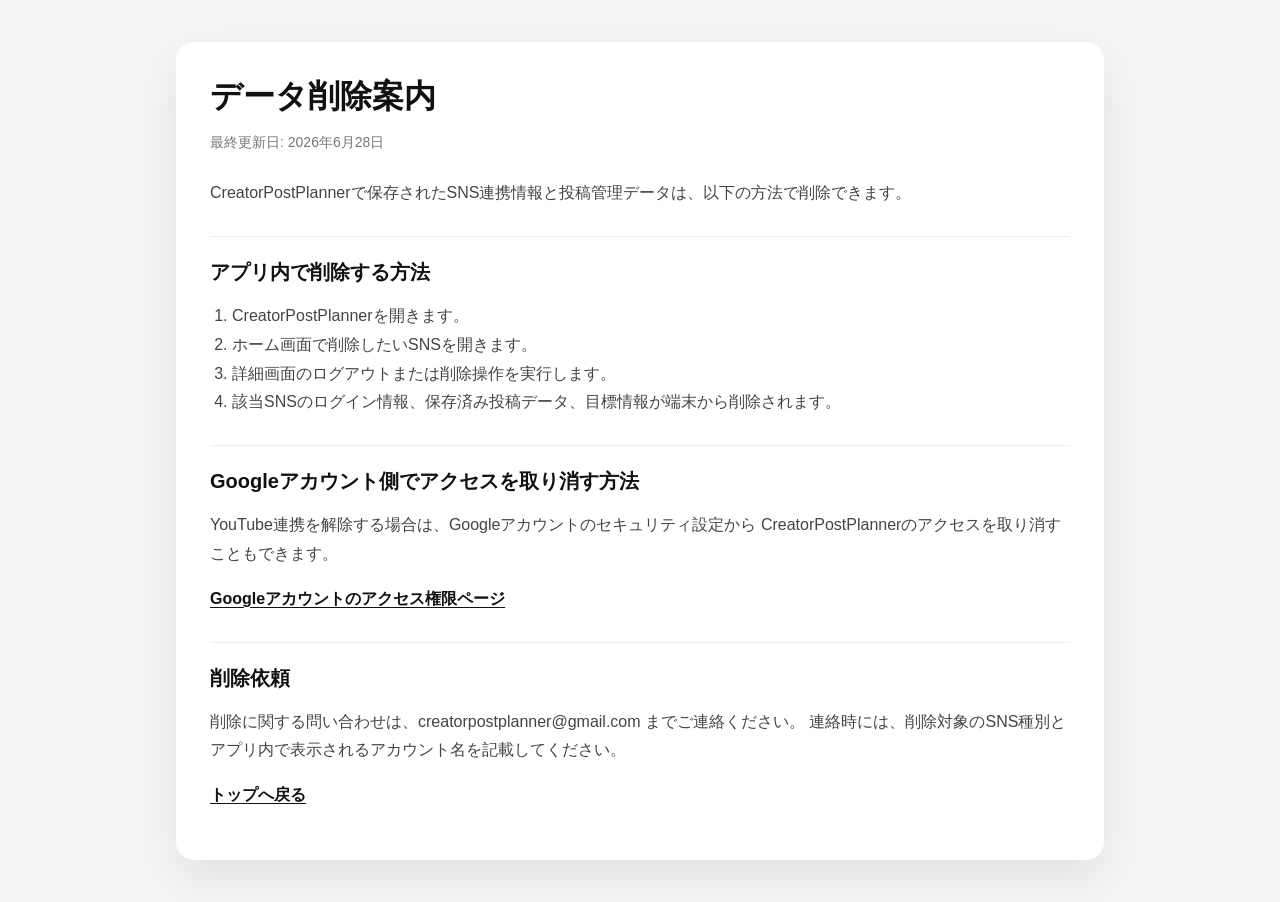
==== data-deletion/index.html @ 9eacc068 "Add public policy pages" ====
<!doctype html>
<html lang="ja">
<head>
  <meta charset="utf-8">
  <meta name="viewport" content="width=device-width, initial-scale=1">
  <title>データ削除案内 | CreatorPostPlanner</title>
  <style>
    :root {
      color-scheme: light;
      font-family: -apple-system, BlinkMacSystemFont, "Helvetica Neue", sans-serif;
      background: #f5f5f7;
      color: #111;
    }

    body {
      margin: 0;
      padding: 42px 22px;
    }

    main {
      background: #fff;
      border-radius: 18px;
      box-shadow: 0 18px 48px rgb(0 0 0 / 8%);
      margin: 0 auto;
      max-width: 860px;
      padding: 34px;
    }

    h1 {
      font-size: 32px;
      line-height: 1.25;
      margin: 0 0 8px;
    }

    h2 {
      border-top: 1px solid #eee;
      font-size: 20px;
      margin: 28px 0 10px;
      padding-top: 22px;
    }

    p, li {
      color: #444;
      font-size: 16px;
      line-height: 1.8;
    }

    ol {
      padding-left: 22px;
    }

    a {
      color: #111;
      font-weight: 700;
      text-underline-offset: 3px;
    }

    .meta {
      color: #777;
      font-size: 14px;
      margin-bottom: 24px;
    }
  </style>
</head>
<body>
  <main>
    <h1>データ削除案内</h1>
    <p class="meta">最終更新日: 2026年6月28日</p>

    <p>
      CreatorPostPlannerで保存されたSNS連携情報と投稿管理データは、以下の方法で削除できます。
    </p>

    <h2>アプリ内で削除する方法</h2>
    <ol>
      <li>CreatorPostPlannerを開きます。</li>
      <li>ホーム画面で削除したいSNSを開きます。</li>
      <li>詳細画面のログアウトまたは削除操作を実行します。</li>
      <li>該当SNSのログイン情報、保存済み投稿データ、目標情報が端末から削除されます。</li>
    </ol>

    <h2>Googleアカウント側でアクセスを取り消す方法</h2>
    <p>
      YouTube連携を解除する場合は、Googleアカウントのセキュリティ設定から
      CreatorPostPlannerのアクセスを取り消すこともできます。
    </p>
    <p>
      <a href="https://myaccount.google.com/permissions" rel="noopener">Googleアカウントのアクセス権限ページ</a>
    </p>

    <h2>削除依頼</h2>
    <p>
      削除に関する問い合わせは、creatorpostplanner@gmail.com までご連絡ください。
      連絡時には、削除対象のSNS種別とアプリ内で表示されるアカウント名を記載してください。
    </p>

    <p><a href="../">トップへ戻る</a></p>
  </main>
</body>
</html>
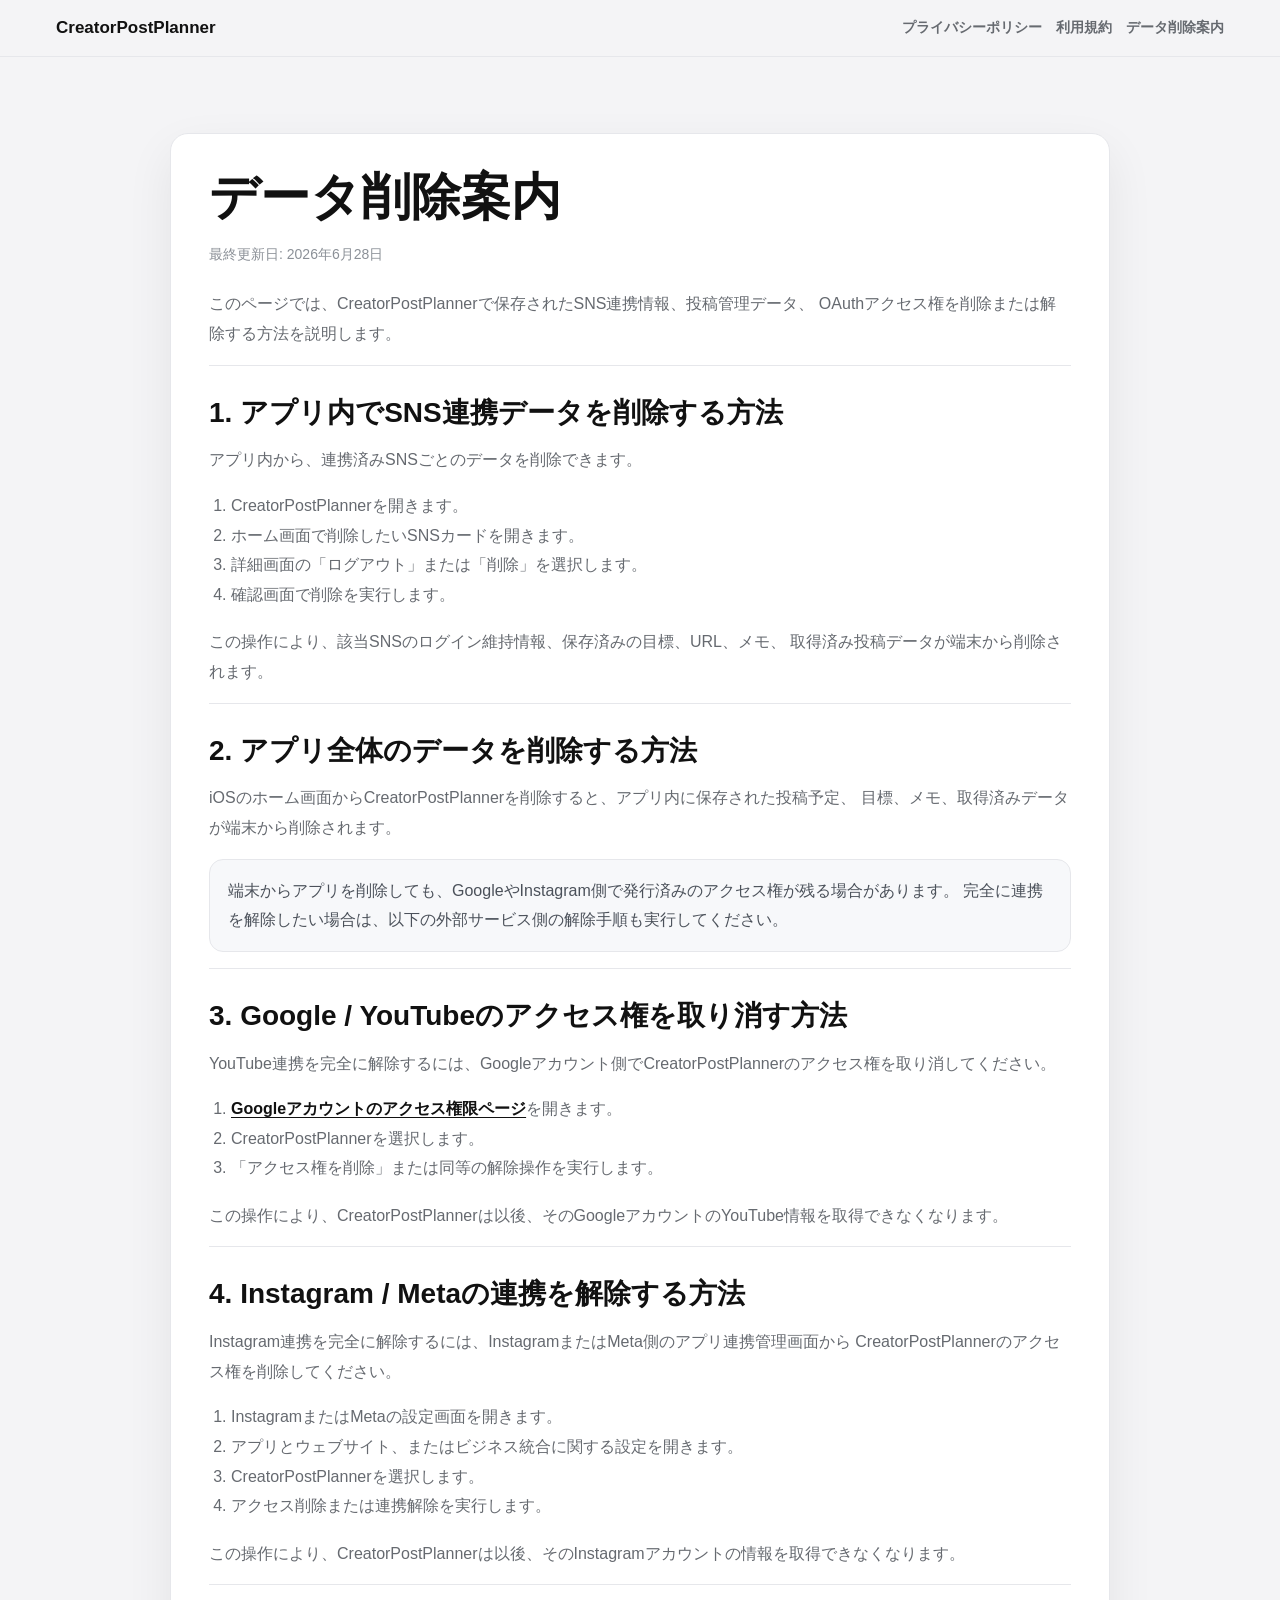
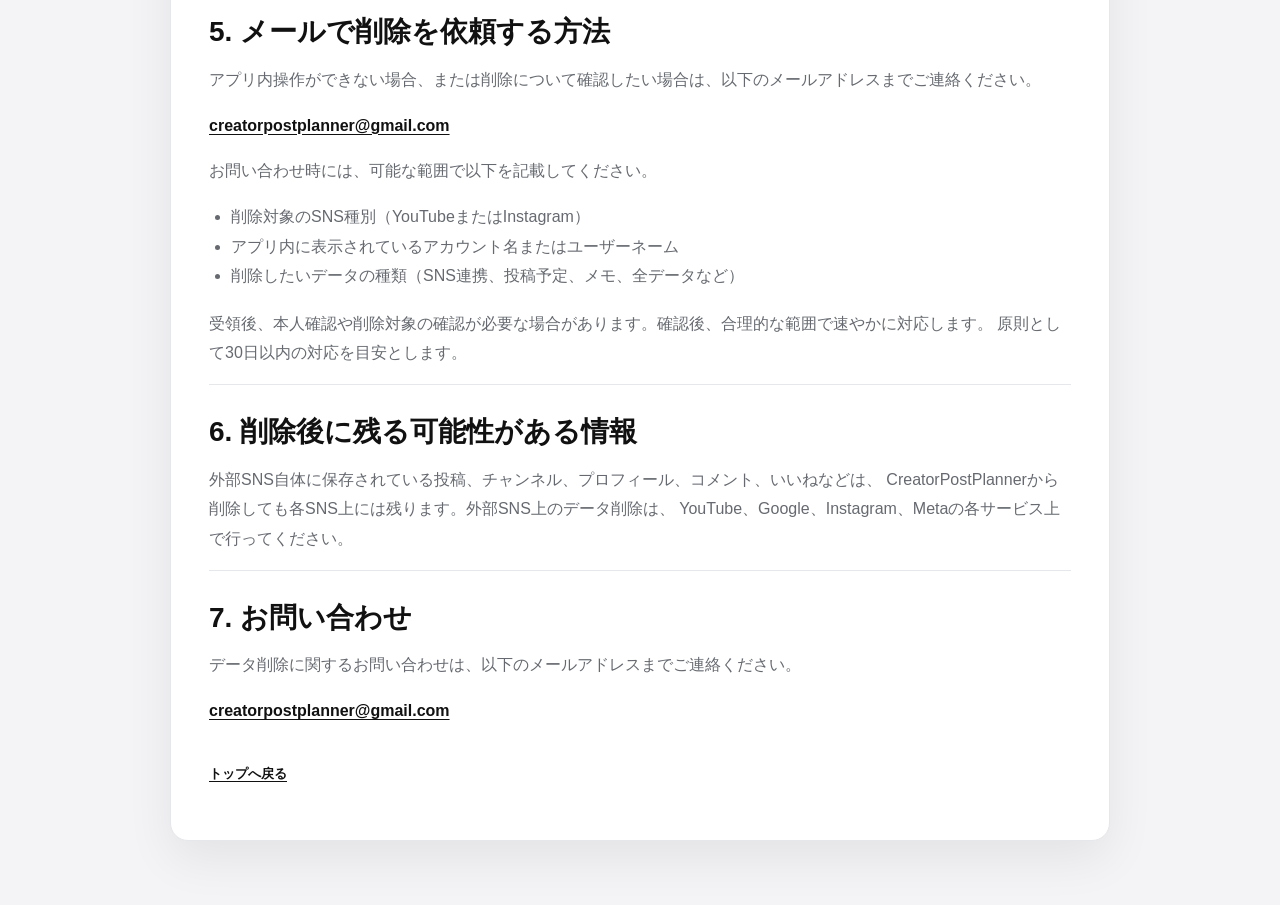
==== commit 87036fd9: "Improve public legal pages" ====
--- a/data-deletion/index.html
+++ b/data-deletion/index.html
@@ -4,97 +4,125 @@
   <meta charset="utf-8">
   <meta name="viewport" content="width=device-width, initial-scale=1">
   <title>データ削除案内 | CreatorPostPlanner</title>
-  <style>
-    :root {
-      color-scheme: light;
-      font-family: -apple-system, BlinkMacSystemFont, "Helvetica Neue", sans-serif;
-      background: #f5f5f7;
-      color: #111;
-    }
-
-    body {
-      margin: 0;
-      padding: 42px 22px;
-    }
-
-    main {
-      background: #fff;
-      border-radius: 18px;
-      box-shadow: 0 18px 48px rgb(0 0 0 / 8%);
-      margin: 0 auto;
-      max-width: 860px;
-      padding: 34px;
-    }
-
-    h1 {
-      font-size: 32px;
-      line-height: 1.25;
-      margin: 0 0 8px;
-    }
-
-    h2 {
-      border-top: 1px solid #eee;
-      font-size: 20px;
-      margin: 28px 0 10px;
-      padding-top: 22px;
-    }
-
-    p, li {
-      color: #444;
-      font-size: 16px;
-      line-height: 1.8;
-    }
-
-    ol {
-      padding-left: 22px;
-    }
-
-    a {
-      color: #111;
-      font-weight: 700;
-      text-underline-offset: 3px;
-    }
-
-    .meta {
-      color: #777;
-      font-size: 14px;
-      margin-bottom: 24px;
-    }
-  </style>
+  <meta name="description" content="CreatorPostPlannerで保存されたSNS連携情報、投稿管理データ、OAuthアクセス権の削除方法を説明します。">
+  <link rel="stylesheet" href="../assets/site.css">
 </head>
 <body>
-  <main>
-    <h1>データ削除案内</h1>
-    <p class="meta">最終更新日: 2026年6月28日</p>
+  <header class="site-header">
+    <a class="brand" href="../">CreatorPostPlanner</a>
+    <nav class="site-nav" aria-label="Site navigation">
+      <a href="../privacy/">プライバシーポリシー</a>
+      <a href="../terms/">利用規約</a>
+      <a href="../data-deletion/">データ削除案内</a>
+    </nav>
+  </header>
 
-    <p>
-      CreatorPostPlannerで保存されたSNS連携情報と投稿管理データは、以下の方法で削除できます。
-    </p>
+  <main class="page legal">
+    <article class="card">
+      <h1>データ削除案内</h1>
+      <p class="meta">最終更新日: 2026年6月28日</p>
 
-    <h2>アプリ内で削除する方法</h2>
-    <ol>
-      <li>CreatorPostPlannerを開きます。</li>
-      <li>ホーム画面で削除したいSNSを開きます。</li>
-      <li>詳細画面のログアウトまたは削除操作を実行します。</li>
-      <li>該当SNSのログイン情報、保存済み投稿データ、目標情報が端末から削除されます。</li>
-    </ol>
+      <p>
+        このページでは、CreatorPostPlannerで保存されたSNS連携情報、投稿管理データ、
+        OAuthアクセス権を削除または解除する方法を説明します。
+      </p>
 
-    <h2>Googleアカウント側でアクセスを取り消す方法</h2>
-    <p>
-      YouTube連携を解除する場合は、Googleアカウントのセキュリティ設定から
-      CreatorPostPlannerのアクセスを取り消すこともできます。
-    </p>
-    <p>
-      <a href="https://myaccount.google.com/permissions" rel="noopener">Googleアカウントのアクセス権限ページ</a>
-    </p>
+      <section class="legal-section">
+        <h2>1. アプリ内でSNS連携データを削除する方法</h2>
+        <p>アプリ内から、連携済みSNSごとのデータを削除できます。</p>
+        <ol>
+          <li>CreatorPostPlannerを開きます。</li>
+          <li>ホーム画面で削除したいSNSカードを開きます。</li>
+          <li>詳細画面の「ログアウト」または「削除」を選択します。</li>
+          <li>確認画面で削除を実行します。</li>
+        </ol>
+        <p>
+          この操作により、該当SNSのログイン維持情報、保存済みの目標、URL、メモ、
+          取得済み投稿データが端末から削除されます。
+        </p>
+      </section>
 
-    <h2>削除依頼</h2>
-    <p>
-      削除に関する問い合わせは、creatorpostplanner@gmail.com までご連絡ください。
-      連絡時には、削除対象のSNS種別とアプリ内で表示されるアカウント名を記載してください。
-    </p>
+      <section class="legal-section">
+        <h2>2. アプリ全体のデータを削除する方法</h2>
+        <p>
+          iOSのホーム画面からCreatorPostPlannerを削除すると、アプリ内に保存された投稿予定、
+          目標、メモ、取得済みデータが端末から削除されます。
+        </p>
+        <p class="notice">
+          端末からアプリを削除しても、GoogleやInstagram側で発行済みのアクセス権が残る場合があります。
+          完全に連携を解除したい場合は、以下の外部サービス側の解除手順も実行してください。
+        </p>
+      </section>
 
-    <p><a href="../">トップへ戻る</a></p>
+      <section class="legal-section">
+        <h2>3. Google / YouTubeのアクセス権を取り消す方法</h2>
+        <p>
+          YouTube連携を完全に解除するには、Googleアカウント側でCreatorPostPlannerのアクセス権を取り消してください。
+        </p>
+        <ol>
+          <li><a href="https://myaccount.google.com/permissions" rel="noopener">Googleアカウントのアクセス権限ページ</a>を開きます。</li>
+          <li>CreatorPostPlannerを選択します。</li>
+          <li>「アクセス権を削除」または同等の解除操作を実行します。</li>
+        </ol>
+        <p>
+          この操作により、CreatorPostPlannerは以後、そのGoogleアカウントのYouTube情報を取得できなくなります。
+        </p>
+      </section>
+
+      <section class="legal-section">
+        <h2>4. Instagram / Metaの連携を解除する方法</h2>
+        <p>
+          Instagram連携を完全に解除するには、InstagramまたはMeta側のアプリ連携管理画面から
+          CreatorPostPlannerのアクセス権を削除してください。
+        </p>
+        <ol>
+          <li>InstagramまたはMetaの設定画面を開きます。</li>
+          <li>アプリとウェブサイト、またはビジネス統合に関する設定を開きます。</li>
+          <li>CreatorPostPlannerを選択します。</li>
+          <li>アクセス削除または連携解除を実行します。</li>
+        </ol>
+        <p>
+          この操作により、CreatorPostPlannerは以後、そのInstagramアカウントの情報を取得できなくなります。
+        </p>
+      </section>
+
+      <section class="legal-section">
+        <h2>5. メールで削除を依頼する方法</h2>
+        <p>
+          アプリ内操作ができない場合、または削除について確認したい場合は、以下のメールアドレスまでご連絡ください。
+        </p>
+        <p><a href="mailto:creatorpostplanner@gmail.com">creatorpostplanner@gmail.com</a></p>
+        <p>お問い合わせ時には、可能な範囲で以下を記載してください。</p>
+        <ul>
+          <li>削除対象のSNS種別（YouTubeまたはInstagram）</li>
+          <li>アプリ内に表示されているアカウント名またはユーザーネーム</li>
+          <li>削除したいデータの種類（SNS連携、投稿予定、メモ、全データなど）</li>
+        </ul>
+        <p>
+          受領後、本人確認や削除対象の確認が必要な場合があります。確認後、合理的な範囲で速やかに対応します。
+          原則として30日以内の対応を目安とします。
+        </p>
+      </section>
+
+      <section class="legal-section">
+        <h2>6. 削除後に残る可能性がある情報</h2>
+        <p>
+          外部SNS自体に保存されている投稿、チャンネル、プロフィール、コメント、いいねなどは、
+          CreatorPostPlannerから削除しても各SNS上には残ります。外部SNS上のデータ削除は、
+          YouTube、Google、Instagram、Metaの各サービス上で行ってください。
+        </p>
+      </section>
+
+      <section class="legal-section">
+        <h2>7. お問い合わせ</h2>
+        <p>
+          データ削除に関するお問い合わせは、以下のメールアドレスまでご連絡ください。
+        </p>
+        <p><a href="mailto:creatorpostplanner@gmail.com">creatorpostplanner@gmail.com</a></p>
+      </section>
+
+      <p class="footer"><a href="../">トップへ戻る</a></p>
+    </article>
   </main>
 </body>
 </html>
--- a/assets/site.css
+++ b/assets/site.css
@@ -0,0 +1,281 @@
+:root {
+  color-scheme: light;
+  --bg: #f4f4f6;
+  --surface: #ffffff;
+  --ink: #111111;
+  --muted: #666a70;
+  --subtle: #8b9097;
+  --line: #e6e7eb;
+  --black: #101010;
+  --accent: #0a66c2;
+  --radius: 18px;
+  font-family: -apple-system, BlinkMacSystemFont, "Helvetica Neue", "Hiragino Sans", "Yu Gothic", sans-serif;
+}
+
+* {
+  box-sizing: border-box;
+}
+
+body {
+  background: var(--bg);
+  color: var(--ink);
+  margin: 0;
+}
+
+a {
+  color: var(--ink);
+  font-weight: 700;
+  text-decoration: underline;
+  text-underline-offset: 3px;
+}
+
+.site-header {
+  align-items: center;
+  background: rgb(244 244 246 / 92%);
+  border-bottom: 1px solid var(--line);
+  display: flex;
+  justify-content: space-between;
+  gap: 18px;
+  left: 0;
+  padding: 18px clamp(20px, 5vw, 56px);
+  position: sticky;
+  right: 0;
+  top: 0;
+  z-index: 10;
+}
+
+.brand {
+  color: var(--ink);
+  font-size: 17px;
+  font-weight: 800;
+  letter-spacing: 0;
+  text-decoration: none;
+}
+
+.site-nav {
+  display: flex;
+  flex-wrap: wrap;
+  gap: 14px;
+  justify-content: flex-end;
+}
+
+.site-nav a {
+  color: var(--muted);
+  font-size: 14px;
+  text-decoration: none;
+}
+
+.site-nav a:hover {
+  color: var(--ink);
+}
+
+.page {
+  margin: 0 auto;
+  max-width: 980px;
+  padding: clamp(36px, 8vw, 76px) 20px 64px;
+}
+
+.hero {
+  padding: clamp(20px, 5vw, 34px) 0 20px;
+}
+
+.eyebrow {
+  color: var(--muted);
+  font-size: 14px;
+  font-weight: 800;
+  letter-spacing: .08em;
+  margin: 0 0 14px;
+  text-transform: uppercase;
+}
+
+h1 {
+  font-size: clamp(36px, 8vw, 76px);
+  letter-spacing: 0;
+  line-height: 1.03;
+  margin: 0 0 18px;
+}
+
+.legal h1 {
+  font-size: clamp(32px, 6vw, 50px);
+}
+
+h2 {
+  font-size: clamp(22px, 3vw, 28px);
+  letter-spacing: 0;
+  line-height: 1.35;
+  margin: 0 0 14px;
+}
+
+h3 {
+  font-size: 18px;
+  line-height: 1.5;
+  margin: 22px 0 8px;
+}
+
+p,
+li,
+dd {
+  color: var(--muted);
+  font-size: 16px;
+  line-height: 1.85;
+}
+
+p {
+  margin: 0 0 16px;
+}
+
+ul,
+ol {
+  margin: 0 0 18px;
+  padding-left: 22px;
+}
+
+dt {
+  font-weight: 800;
+  margin-top: 18px;
+}
+
+dd {
+  margin: 6px 0 0;
+}
+
+.lead {
+  color: #3d4148;
+  font-size: clamp(17px, 2.2vw, 21px);
+  line-height: 1.8;
+  max-width: 780px;
+}
+
+.card {
+  background: var(--surface);
+  border: 1px solid var(--line);
+  border-radius: var(--radius);
+  box-shadow: 0 18px 48px rgb(0 0 0 / 7%);
+  padding: clamp(24px, 5vw, 38px);
+}
+
+.section {
+  margin-top: 22px;
+}
+
+.legal-section {
+  border-top: 1px solid var(--line);
+  padding-top: 28px;
+}
+
+.grid {
+  display: grid;
+  gap: 18px;
+  grid-template-columns: repeat(2, minmax(0, 1fr));
+  margin-top: 30px;
+}
+
+.mini-card {
+  background: var(--surface);
+  border: 1px solid var(--line);
+  border-radius: 16px;
+  padding: 22px;
+}
+
+.mini-card h2 {
+  font-size: 20px;
+  margin-bottom: 8px;
+}
+
+.link-row {
+  display: flex;
+  flex-wrap: wrap;
+  gap: 12px;
+  margin-top: 28px;
+}
+
+.button-link {
+  background: var(--black);
+  border-radius: 999px;
+  color: #fff;
+  display: inline-flex;
+  font-weight: 800;
+  padding: 13px 18px;
+  text-decoration: none;
+}
+
+.secondary-link {
+  background: #fff;
+  border: 1px solid var(--line);
+  color: var(--ink);
+}
+
+.notice {
+  background: #f7f8fa;
+  border: 1px solid var(--line);
+  border-radius: 14px;
+  color: #4b515a;
+  padding: 16px 18px;
+}
+
+.meta {
+  color: var(--subtle);
+  font-size: 14px;
+  margin-bottom: 22px;
+}
+
+.table-wrap {
+  border: 1px solid var(--line);
+  border-radius: 14px;
+  overflow-x: auto;
+}
+
+table {
+  border-collapse: collapse;
+  min-width: 720px;
+  width: 100%;
+}
+
+th,
+td {
+  border-bottom: 1px solid var(--line);
+  font-size: 15px;
+  line-height: 1.7;
+  padding: 14px 16px;
+  text-align: left;
+  vertical-align: top;
+}
+
+th {
+  background: #f7f8fa;
+  color: var(--ink);
+  font-weight: 800;
+}
+
+td {
+  color: var(--muted);
+}
+
+tr:last-child td {
+  border-bottom: 0;
+}
+
+.footer {
+  color: var(--subtle);
+  font-size: 13px;
+  margin-top: 36px;
+}
+
+@media (max-width: 720px) {
+  .site-header {
+    align-items: flex-start;
+    flex-direction: column;
+  }
+
+  .site-nav {
+    justify-content: flex-start;
+  }
+
+  .grid {
+    grid-template-columns: 1fr;
+  }
+
+  .card {
+    padding: 22px;
+  }
+}
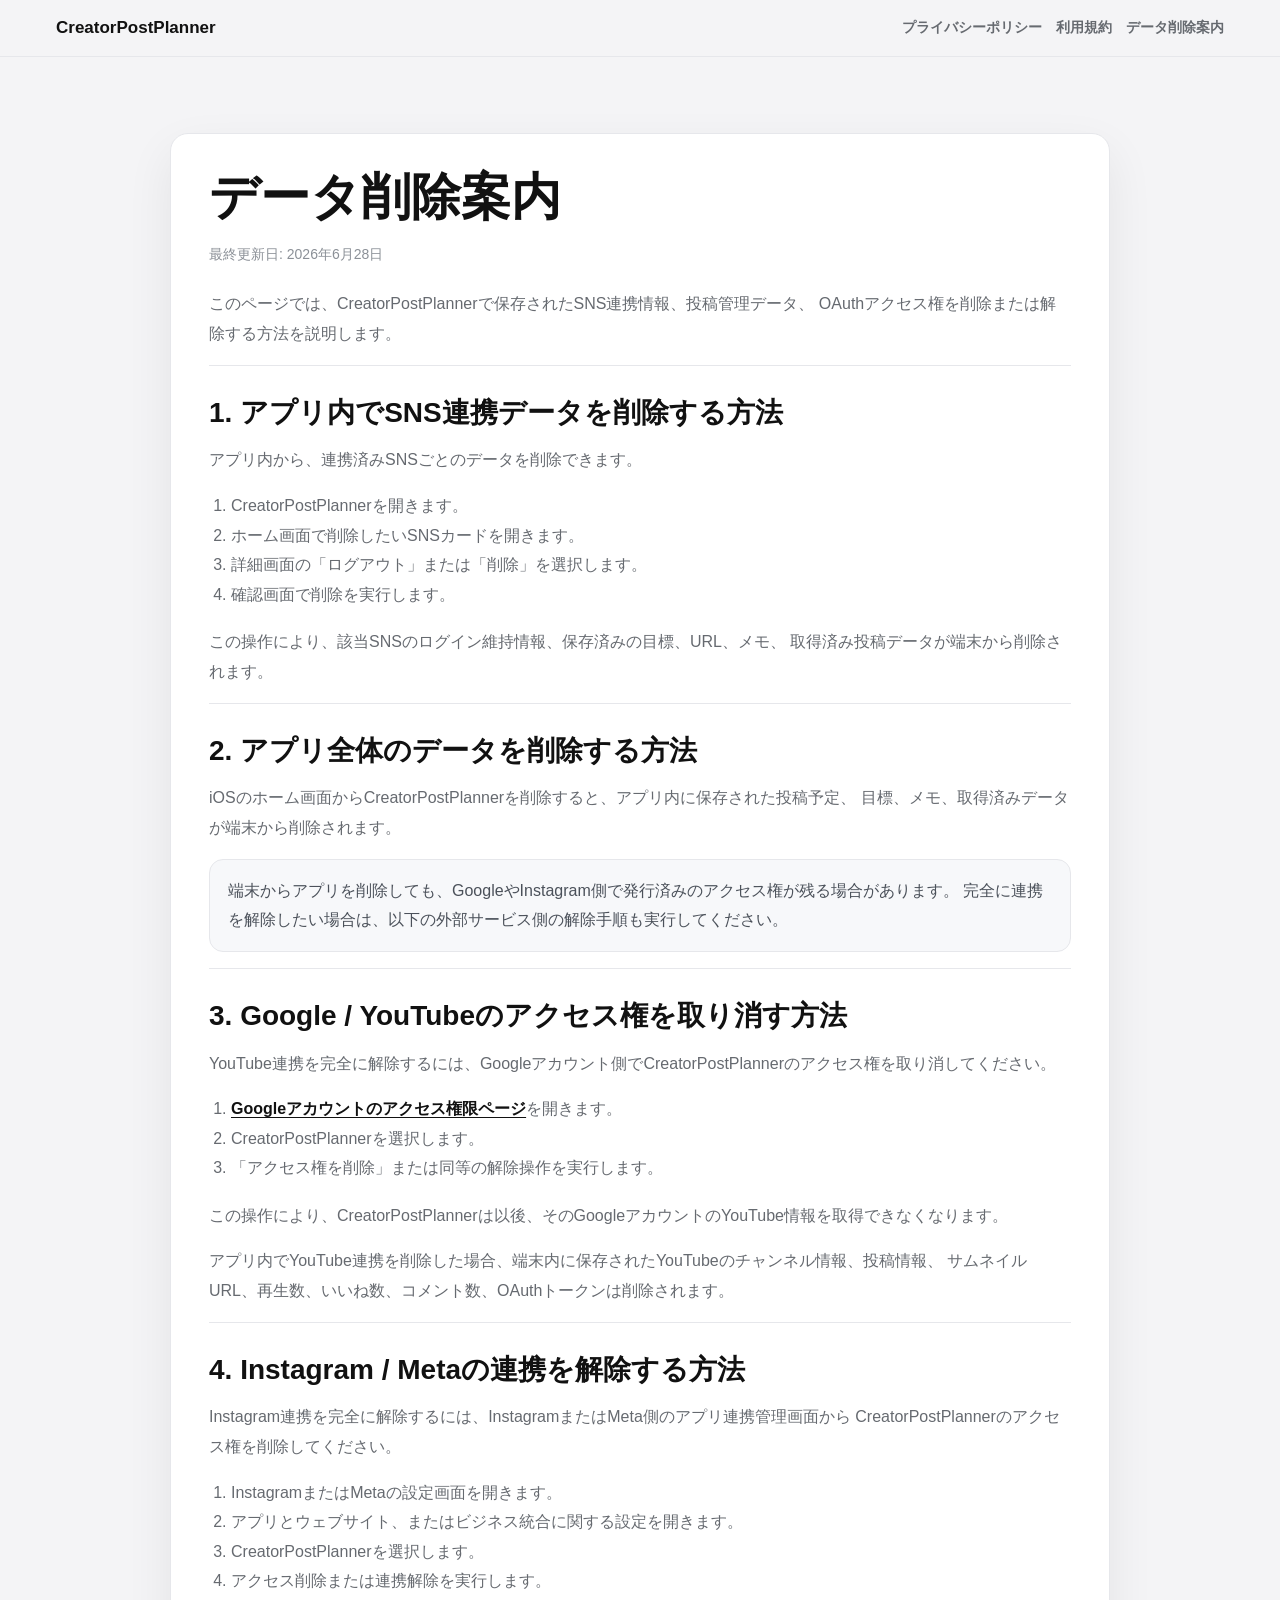
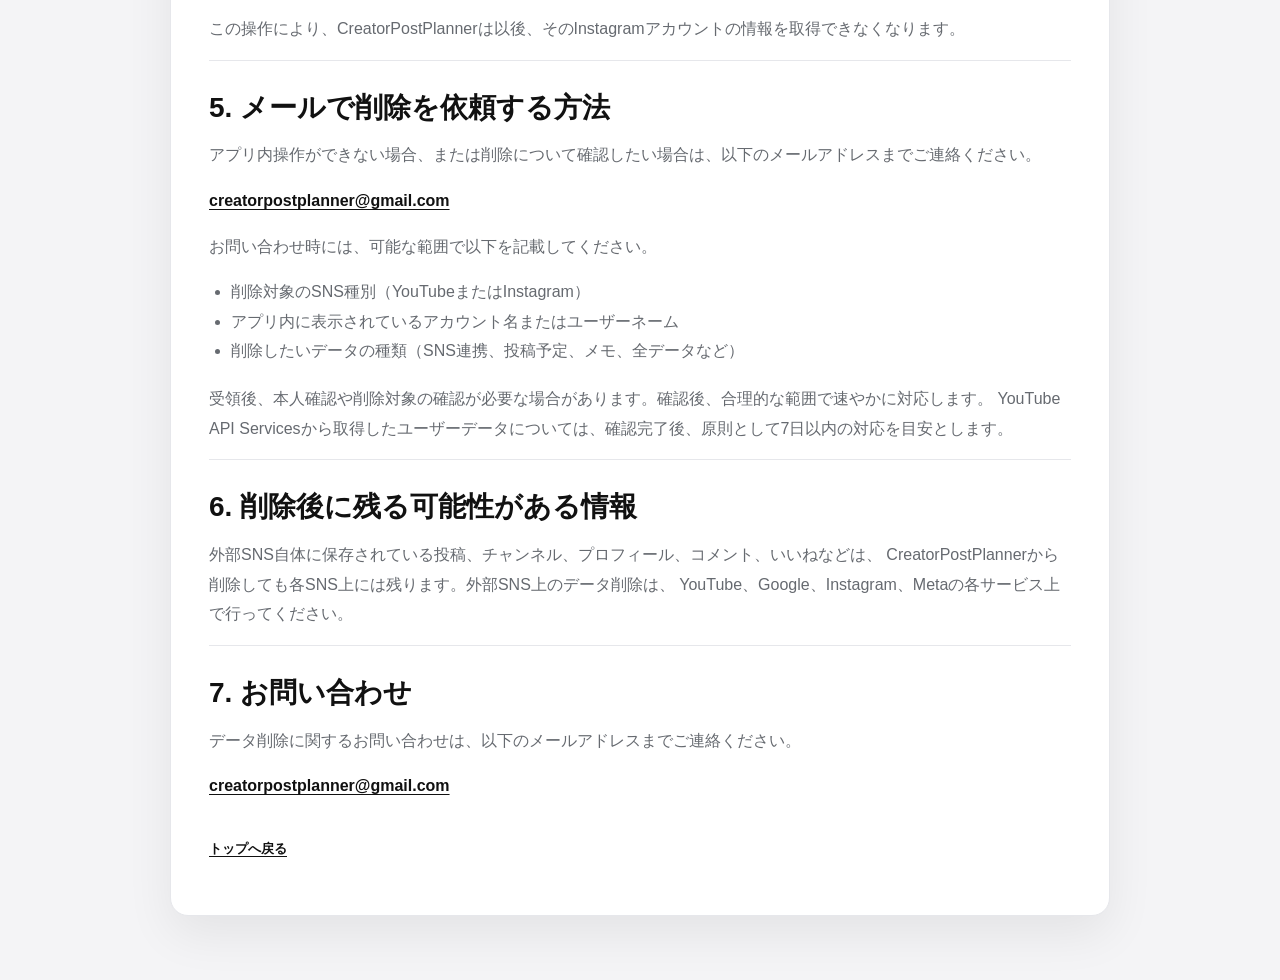
==== commit fa9a2cb1: "Prepare public pages for OAuth review" ====
--- a/data-deletion/index.html
+++ b/data-deletion/index.html
@@ -67,6 +67,10 @@
         <p>
           この操作により、CreatorPostPlannerは以後、そのGoogleアカウントのYouTube情報を取得できなくなります。
         </p>
+        <p>
+          アプリ内でYouTube連携を削除した場合、端末内に保存されたYouTubeのチャンネル情報、投稿情報、
+          サムネイルURL、再生数、いいね数、コメント数、OAuthトークンは削除されます。
+        </p>
       </section>
 
       <section class="legal-section">
@@ -100,7 +104,7 @@
         </ul>
         <p>
           受領後、本人確認や削除対象の確認が必要な場合があります。確認後、合理的な範囲で速やかに対応します。
-          原則として30日以内の対応を目安とします。
+          YouTube API Servicesから取得したユーザーデータについては、確認完了後、原則として7日以内の対応を目安とします。
         </p>
       </section>
 
